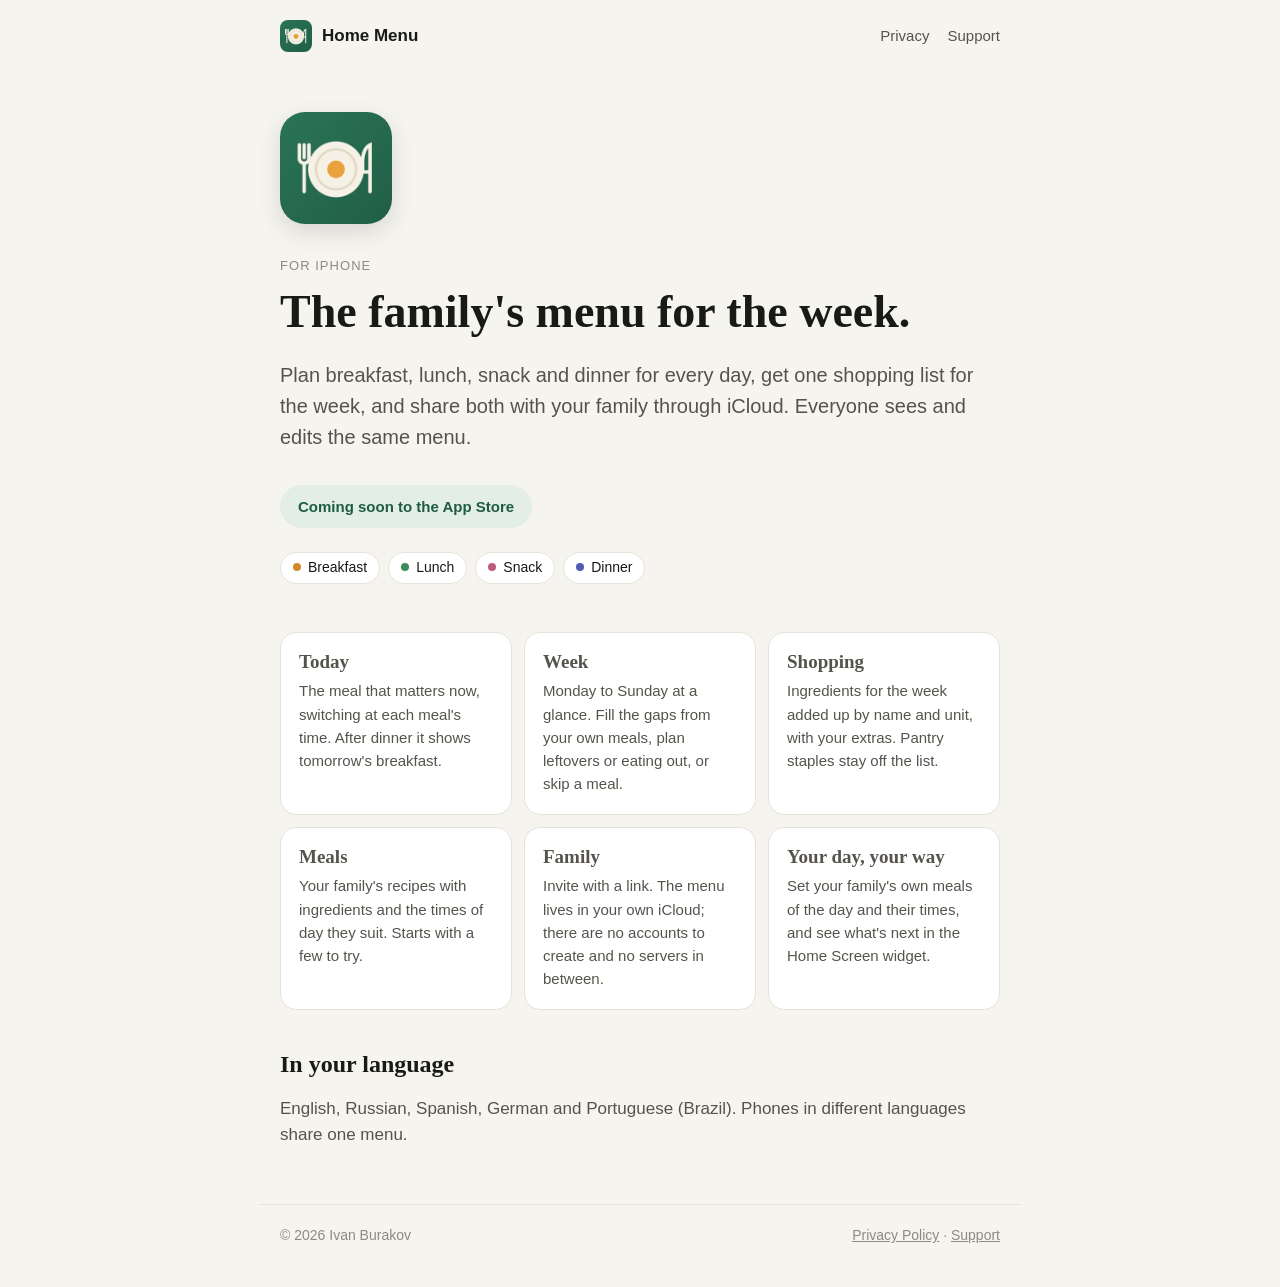
==== index.html @ 50f9256e "Home Menu website: app page, privacy policy and support Co-Authored-By: Claude Opus 5.5 <noreply@ant" ====
<!doctype html>
<html lang="en">
<head>
  <meta charset="utf-8">
  <meta name="viewport" content="width=device-width, initial-scale=1">
  <title>Home Menu – Family Planner</title>
  <meta name="description" content="Plan the family's meals for the week, get the shopping list, and share both with the family through iCloud.">
  <link rel="icon" href="icon.png">
  <link rel="apple-touch-icon" href="apple-touch-icon.png">
  <link rel="stylesheet" href="style.css">
</head>
<body>
  <header class="nav">
    <a class="brand" href="./"><img src="icon.png" alt="">Home Menu</a>
    <nav><a href="privacy.html">Privacy</a><a href="support.html">Support</a></nav>
  </header>

  <main>
    <section class="hero">
      <img class="icon" src="icon.png" alt="Home Menu app icon">
      <p class="eyebrow">For iPhone</p>
      <h1>The family's menu for the week.</h1>
      <p class="lead">Plan breakfast, lunch, snack and dinner for every day, get one shopping list for the week, and share both with your family through iCloud. Everyone sees and edits the same menu.</p>
      <span class="badge">Coming soon to the App Store</span>
      <ul class="slots" aria-label="Meals of the day">
        <li style="--c: var(--breakfast)">Breakfast</li>
        <li style="--c: var(--lunch)">Lunch</li>
        <li style="--c: var(--snack)">Snack</li>
        <li style="--c: var(--dinner)">Dinner</li>
      </ul>
    </section>

    <ul class="features">
      <li><h3>Today</h3><p>The meal that matters now, switching at each meal's time. After dinner it shows tomorrow's breakfast.</p></li>
      <li><h3>Week</h3><p>Monday to Sunday at a glance. Fill the gaps from your own meals, plan leftovers or eating out, or skip a meal.</p></li>
      <li><h3>Shopping</h3><p>Ingredients for the week added up by name and unit, with your extras. Pantry staples stay off the list.</p></li>
      <li><h3>Meals</h3><p>Your family's recipes with ingredients and the times of day they suit. Starts with a few to try.</p></li>
      <li><h3>Family</h3><p>Invite with a link. The menu lives in your own iCloud; there are no accounts to create and no servers in between.</p></li>
      <li><h3>Your day, your way</h3><p>Set your family's own meals of the day and their times, and see what's next in the Home Screen widget.</p></li>
    </ul>

    <h2>In your language</h2>
    <p>English, Russian, Spanish, German and Portuguese (Brazil). Phones in different languages share one menu.</p>
  </main>

  <footer>
    <span>© 2026 Ivan Burakov</span>
    <span><a href="privacy.html">Privacy Policy</a> · <a href="support.html">Support</a></span>
  </footer>
</body>
</html>
---- style.css ----
/* Colours follow the app (HomeMenu/Theme.swift). */
:root {
  color-scheme: light dark;
  --bg: #F6F4EF;
  --surface: #FFFFFF;
  --ink: #191915;
  --ink2: #55534C;
  --mut: #8D8A80;
  --line: #E6E2D9;
  --acc: #1F5C45;
  --acc-soft: #E3EEE7;
  --breakfast: #D08A2A;
  --lunch: #3C8C5C;
  --snack: #C25A7C;
  --dinner: #4F5BB5;
}
@media (prefers-color-scheme: dark) {
  :root {
    --bg: #121210;
    --surface: #1B1B18;
    --ink: #F1EFE9;
    --ink2: #C2BFB6;
    --mut: #8E8B82;
    --line: #2F2E29;
    --acc: #7CC79F;
    --acc-soft: #1E3227;
    --breakfast: #E7A54A;
    --lunch: #6CBF8C;
    --snack: #E07FA0;
    --dinner: #8D97E8;
  }
}

* { box-sizing: border-box; }
html { -webkit-text-size-adjust: 100%; }
body {
  margin: 0;
  background: var(--bg);
  color: var(--ink);
  font: 17px/1.55 -apple-system, BlinkMacSystemFont, "Segoe UI", Roboto, "Helvetica Neue", Arial, sans-serif;
}
main, header, footer { max-width: 760px; margin: 0 auto; padding: 0 20px; }
a { color: var(--acc); }
h1, h2, h3 { font-family: ui-serif, "New York", Georgia, serif; font-weight: 600; line-height: 1.2; }
h1 { font-size: clamp(32px, 6vw, 46px); margin: 0 0 12px; }
h2 { font-size: 24px; margin: 40px 0 10px; }
h3 { font-size: 19px; margin: 24px 0 6px; }
p, li { color: var(--ink2); }
.eyebrow { font-size: 13px; letter-spacing: .08em; text-transform: uppercase; color: var(--mut); margin: 0 0 8px; }

.nav { display: flex; align-items: center; justify-content: space-between; gap: 16px; padding-top: 20px; padding-bottom: 20px; }
.brand { display: flex; align-items: center; gap: 10px; color: var(--ink); text-decoration: none; font-weight: 600; }
.brand img { width: 32px; height: 32px; border-radius: 8px; }
.nav nav { display: flex; gap: 18px; font-size: 15px; }
.nav nav a { color: var(--ink2); text-decoration: none; }
.nav nav a:hover, .nav nav a[aria-current] { color: var(--acc); }

.hero { padding: 40px 0 8px; }
.hero .icon { width: 112px; height: 112px; border-radius: 25px; box-shadow: 0 8px 24px rgba(0,0,0,.12); margin-bottom: 24px; }
.lead { font-size: 20px; color: var(--ink2); max-width: 36em; }
.badge { display: inline-block; margin-top: 12px; padding: 10px 18px; border-radius: 999px; background: var(--acc-soft); color: var(--acc); font-weight: 600; font-size: 15px; }

.slots { display: flex; gap: 8px; flex-wrap: wrap; margin: 24px 0 0; padding: 0; list-style: none; }
.slots li { font-size: 14px; padding: 4px 12px; border-radius: 999px; border: 1px solid var(--line); background: var(--surface); color: var(--ink); }
.slots li::before { content: ""; display: inline-block; width: 8px; height: 8px; border-radius: 50%; margin-right: 7px; vertical-align: 1px; background: var(--c); }

.features { display: grid; grid-template-columns: repeat(auto-fit, minmax(220px, 1fr)); gap: 12px; margin: 40px 0 0; padding: 0; list-style: none; }
.features li { background: var(--surface); border: 1px solid var(--line); border-radius: 16px; padding: 18px; }
.features h3 { margin: 0 0 6px; }
.features p { margin: 0; font-size: 15px; }

.doc { padding: 24px 0 8px; }
.doc .updated { color: var(--mut); font-size: 15px; }
.card { background: var(--surface); border: 1px solid var(--line); border-radius: 16px; padding: 4px 20px; margin: 20px 0; }

footer { margin-top: 56px; padding-top: 20px; padding-bottom: 40px; border-top: 1px solid var(--line); font-size: 14px; color: var(--mut); display: flex; flex-wrap: wrap; gap: 8px 20px; justify-content: space-between; }
footer a { color: var(--mut); }
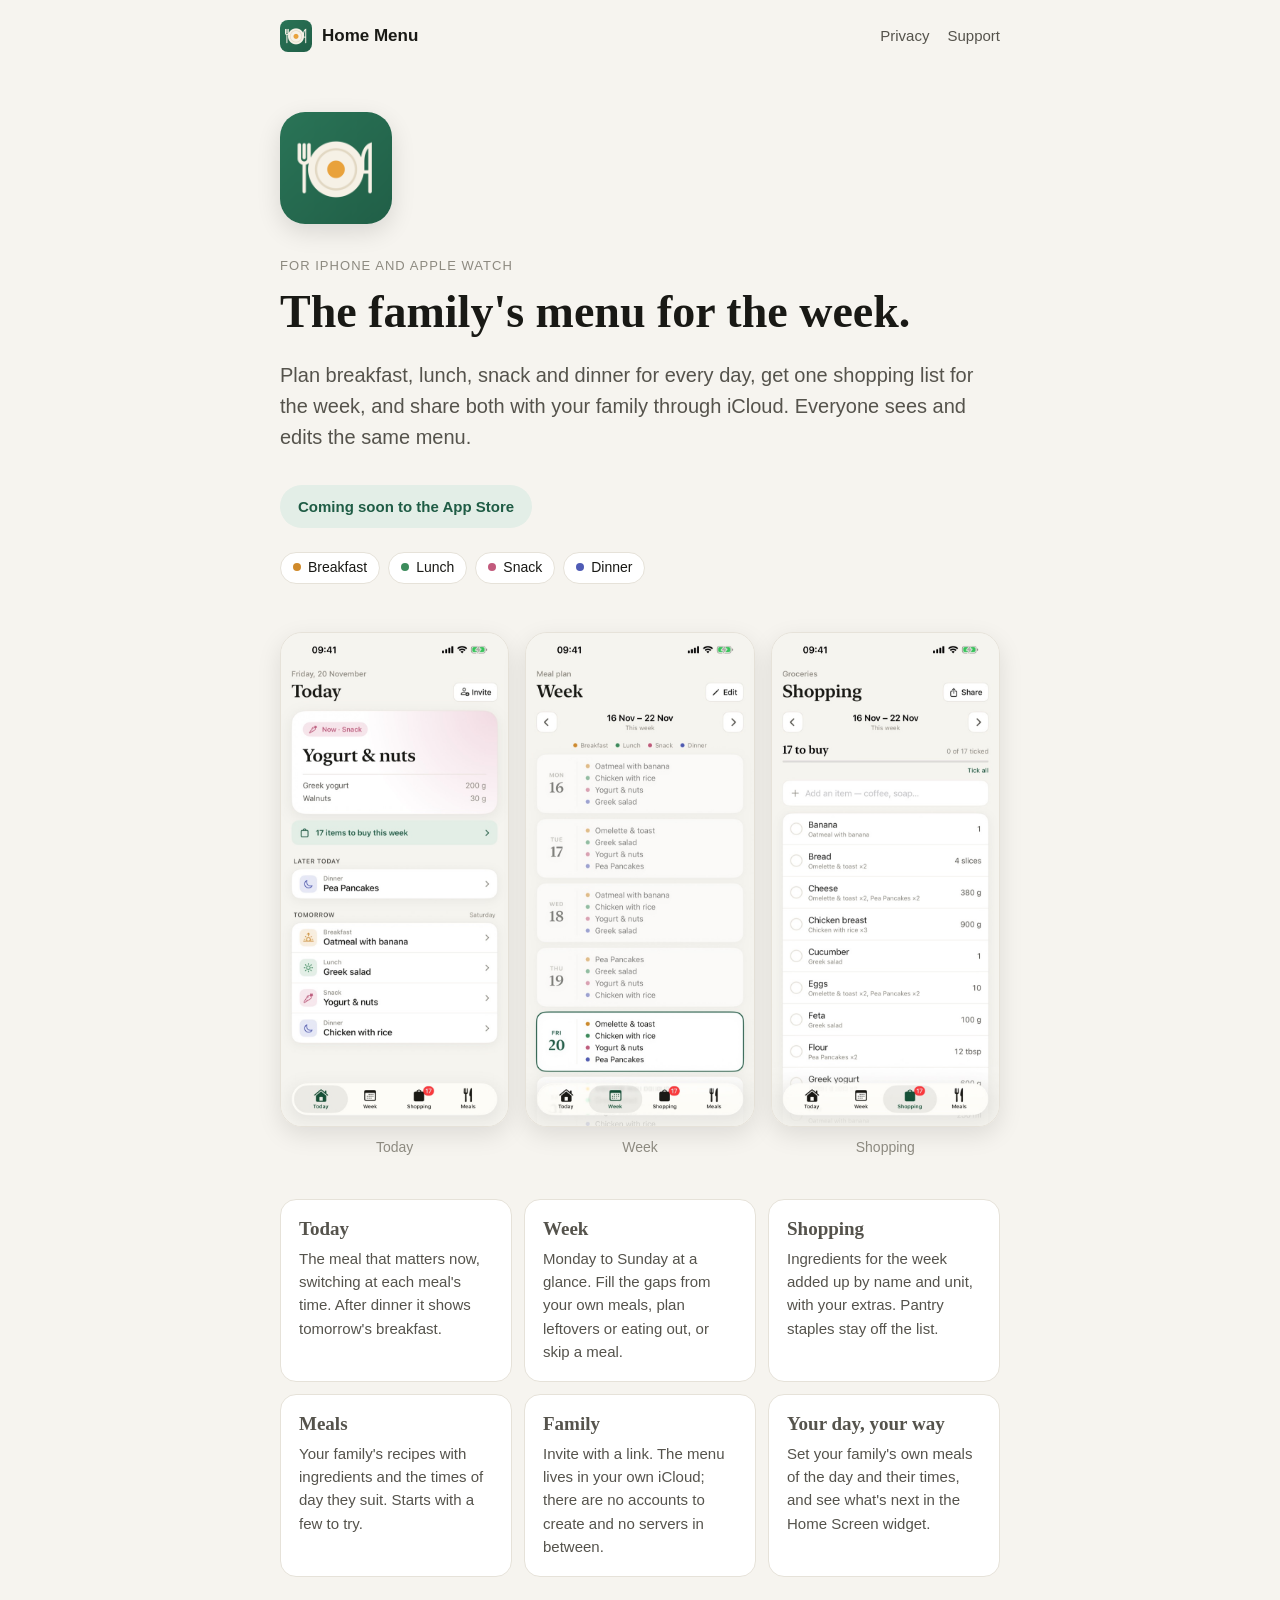
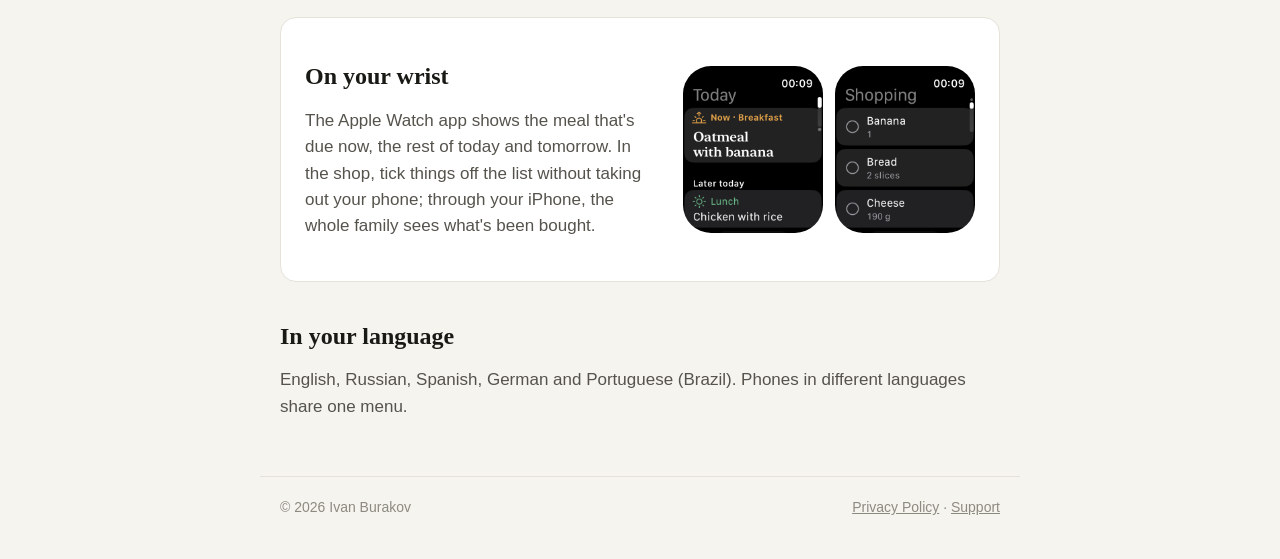
==== commit 238b66c3: "Add screenshots, the Apple Watch app and link previews Co-Authored-By: Claude Opus 5.5 <noreply@anth" ====
--- a/index.html
+++ b/index.html
@@ -7,6 +7,16 @@
   <meta name="description" content="Plan the family's meals for the week, get the shopping list, and share both with the family through iCloud.">
   <link rel="icon" href="icon.png">
   <link rel="apple-touch-icon" href="apple-touch-icon.png">
+  <meta name="apple-itunes-app" content="app-id=6836330784">
+  <meta property="og:type" content="website">
+  <meta property="og:url" content="https://frostib18.github.io/homemenu/">
+  <meta property="og:title" content="Home Menu – Family Planner">
+  <meta property="og:description" content="Plan the family's meals for the week, get one shopping list, and share both through iCloud. For iPhone and Apple Watch.">
+  <meta property="og:image" content="https://frostib18.github.io/homemenu/images/og.png">
+  <meta property="og:image:width" content="1200">
+  <meta property="og:image:height" content="630">
+  <meta property="og:image:alt" content="Home Menu app icon beside the Today screen on iPhone">
+  <meta name="twitter:card" content="summary_large_image">
   <link rel="stylesheet" href="style.css">
 </head>
 <body>
@@ -18,7 +28,7 @@
   <main>
     <section class="hero">
       <img class="icon" src="icon.png" alt="Home Menu app icon">
-      <p class="eyebrow">For iPhone</p>
+      <p class="eyebrow">For iPhone and Apple Watch</p>
       <h1>The family's menu for the week.</h1>
       <p class="lead">Plan breakfast, lunch, snack and dinner for every day, get one shopping list for the week, and share both with your family through iCloud. Everyone sees and edits the same menu.</p>
       <span class="badge">Coming soon to the App Store</span>
@@ -30,6 +40,12 @@
       </ul>
     </section>
 
+    <div class="shots" role="list" aria-label="Screenshots">
+      <figure role="listitem"><img src="images/iphone-today.jpg" width="640" height="1390" alt="Today: the snack that's due now, the rest of today and tomorrow's meals"><figcaption>Today</figcaption></figure>
+      <figure role="listitem"><img src="images/iphone-week.jpg" width="640" height="1390" alt="Week: each day's meals from Monday to Sunday" loading="lazy"><figcaption>Week</figcaption></figure>
+      <figure role="listitem"><img src="images/iphone-shopping.jpg" width="640" height="1390" alt="Shopping: the week's ingredients added up, with ticks" loading="lazy"><figcaption>Shopping</figcaption></figure>
+    </div>
+
     <ul class="features">
       <li><h3>Today</h3><p>The meal that matters now, switching at each meal's time. After dinner it shows tomorrow's breakfast.</p></li>
       <li><h3>Week</h3><p>Monday to Sunday at a glance. Fill the gaps from your own meals, plan leftovers or eating out, or skip a meal.</p></li>
@@ -38,6 +54,17 @@
       <li><h3>Family</h3><p>Invite with a link. The menu lives in your own iCloud; there are no accounts to create and no servers in between.</p></li>
       <li><h3>Your day, your way</h3><p>Set your family's own meals of the day and their times, and see what's next in the Home Screen widget.</p></li>
     </ul>
+
+    <section class="watch">
+      <div>
+        <h2>On your wrist</h2>
+        <p>The Apple Watch app shows the meal that's due now, the rest of today and tomorrow. In the shop, tick things off the list without taking out your phone; through your iPhone, the whole family sees what's been bought.</p>
+      </div>
+      <div class="watch-shots">
+        <img src="images/watch-today.png" width="416" height="496" alt="Apple Watch: today's breakfast and lunch" loading="lazy">
+        <img src="images/watch-shopping.png" width="416" height="496" alt="Apple Watch: the shopping list with ticks" loading="lazy">
+      </div>
+    </section>
 
     <h2>In your language</h2>
     <p>English, Russian, Spanish, German and Portuguese (Brazil). Phones in different languages share one menu.</p>
--- a/style.css
+++ b/style.css
@@ -75,3 +75,17 @@
 
 footer { margin-top: 56px; padding-top: 20px; padding-bottom: 40px; border-top: 1px solid var(--line); font-size: 14px; color: var(--mut); display: flex; flex-wrap: wrap; gap: 8px 20px; justify-content: space-between; }
 footer a { color: var(--mut); }
+
+.shots { display: grid; grid-template-columns: repeat(3, 1fr); gap: 16px; margin: 40px 0 0; }
+.shots figure { margin: 0; text-align: center; }
+.shots img { width: 100%; height: auto; display: block; border-radius: 22px; border: 1px solid var(--line); box-shadow: 0 8px 24px rgba(0,0,0,.10); }
+.shots figcaption { margin-top: 10px; font-size: 14px; color: var(--mut); }
+@media (max-width: 560px) {
+  .shots { grid-template-columns: repeat(3, 72%); overflow-x: auto; scroll-snap-type: x mandatory; padding-bottom: 8px; }
+  .shots figure { scroll-snap-align: start; }
+}
+
+.watch { display: grid; grid-template-columns: 1fr auto; gap: 24px; align-items: center; margin-top: 40px; background: var(--surface); border: 1px solid var(--line); border-radius: 16px; padding: 4px 24px 24px; }
+.watch-shots { display: flex; gap: 12px; padding-top: 20px; }
+.watch-shots img { width: 140px; height: auto; border-radius: 28px; background: #000; }
+@media (max-width: 640px) { .watch { grid-template-columns: 1fr; } .watch-shots img { width: calc(50% - 6px); max-width: 160px; } }
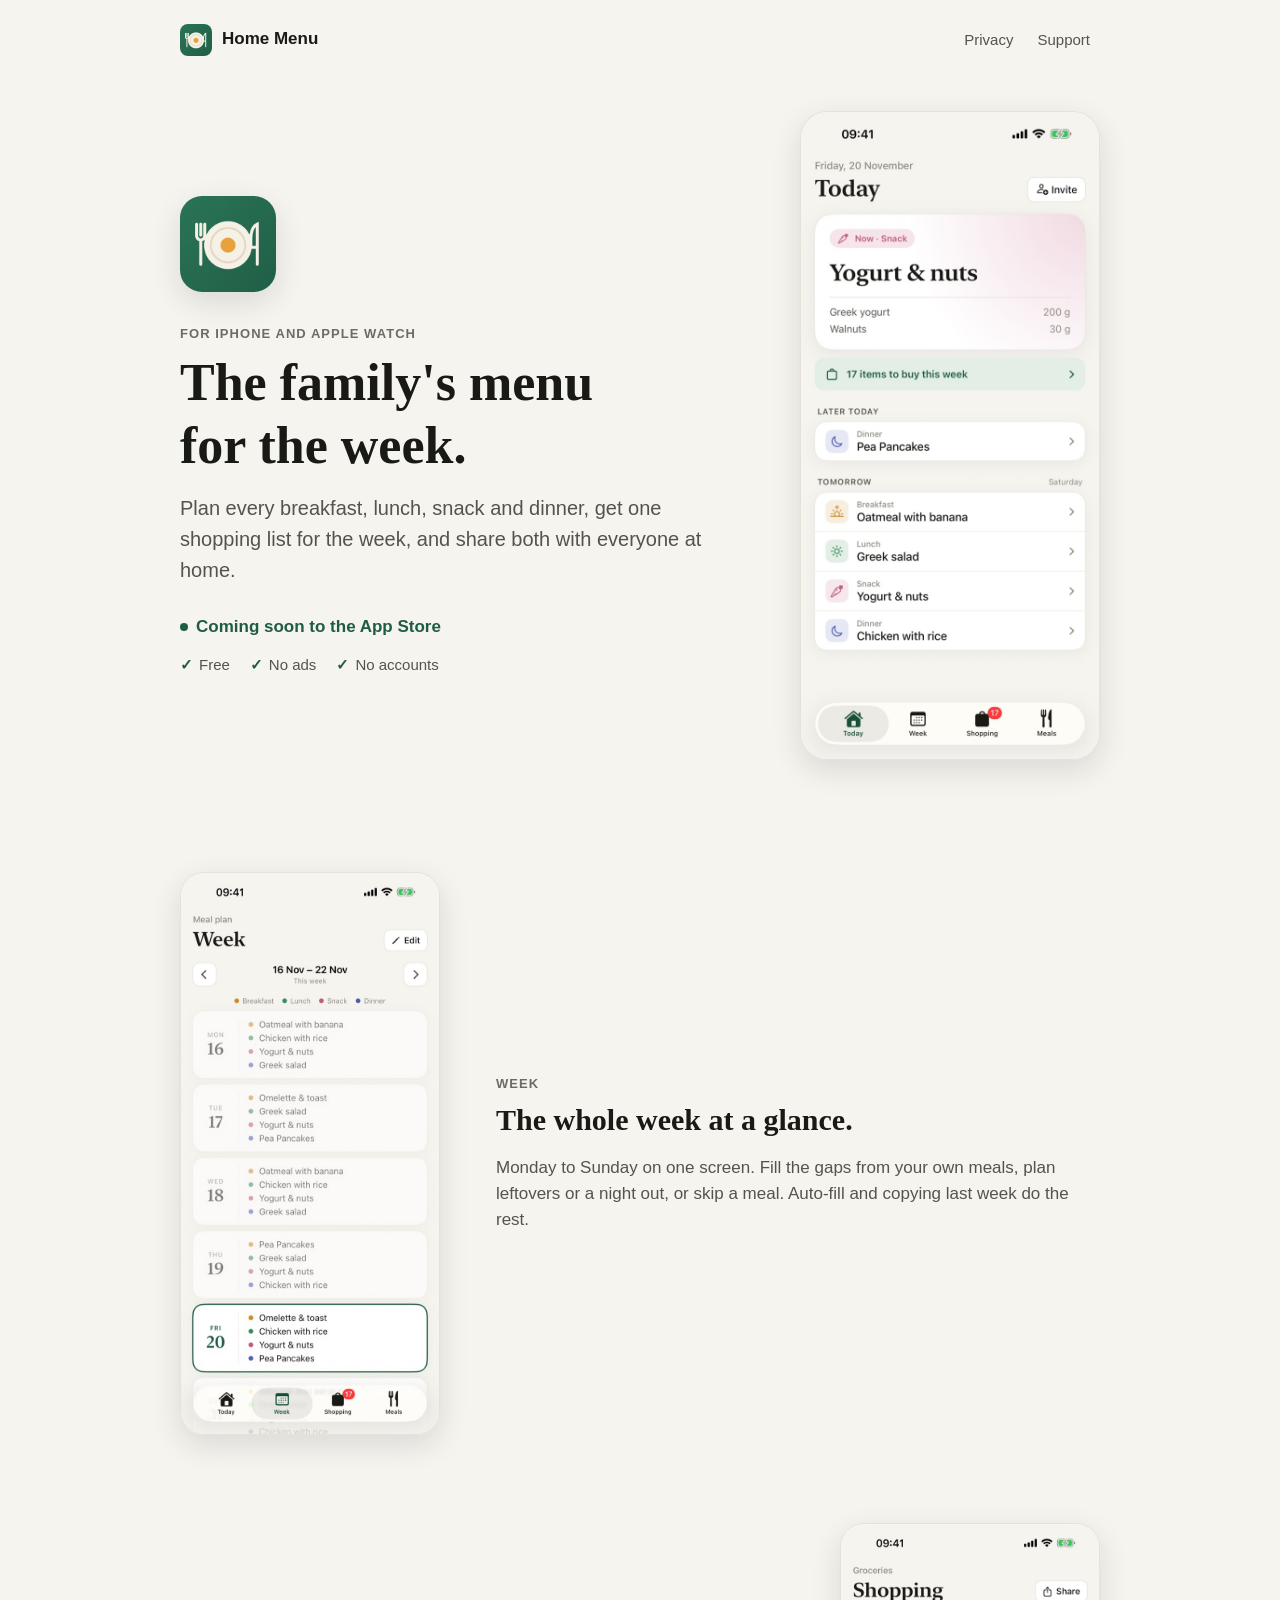
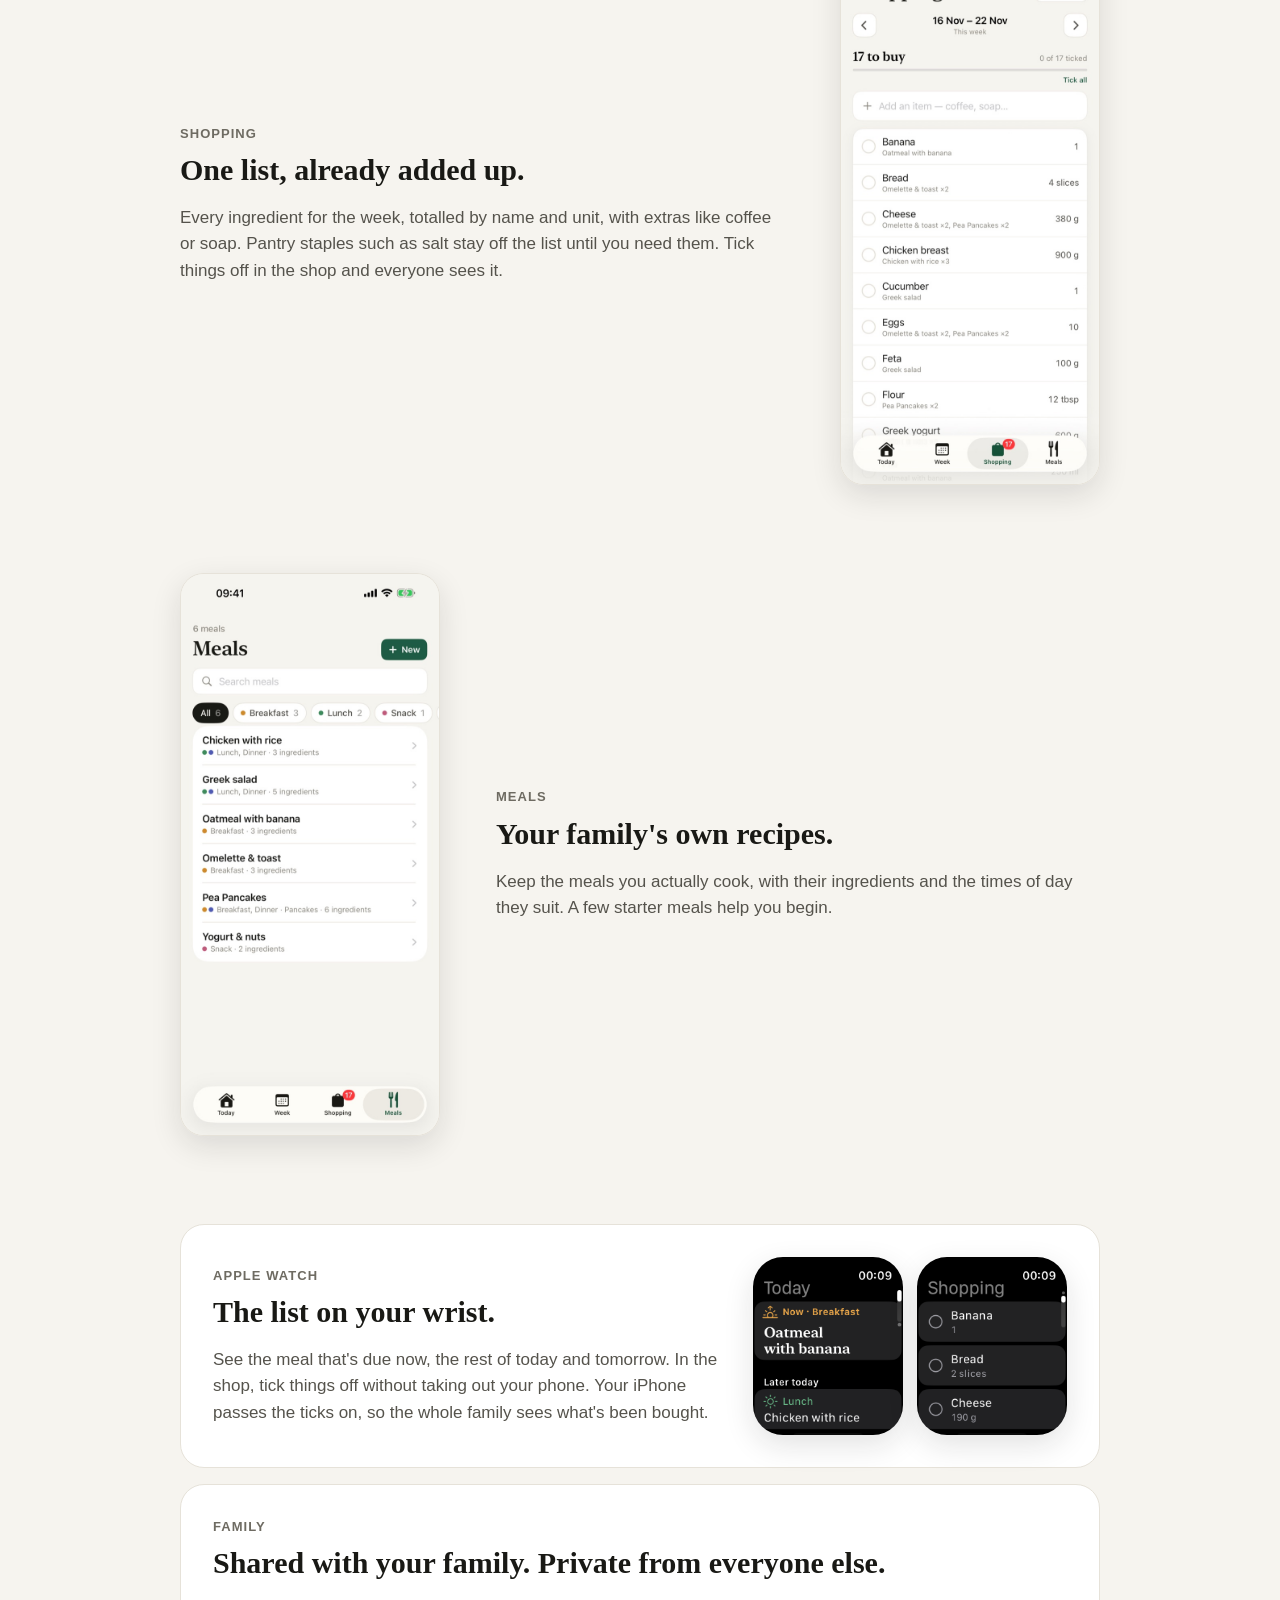
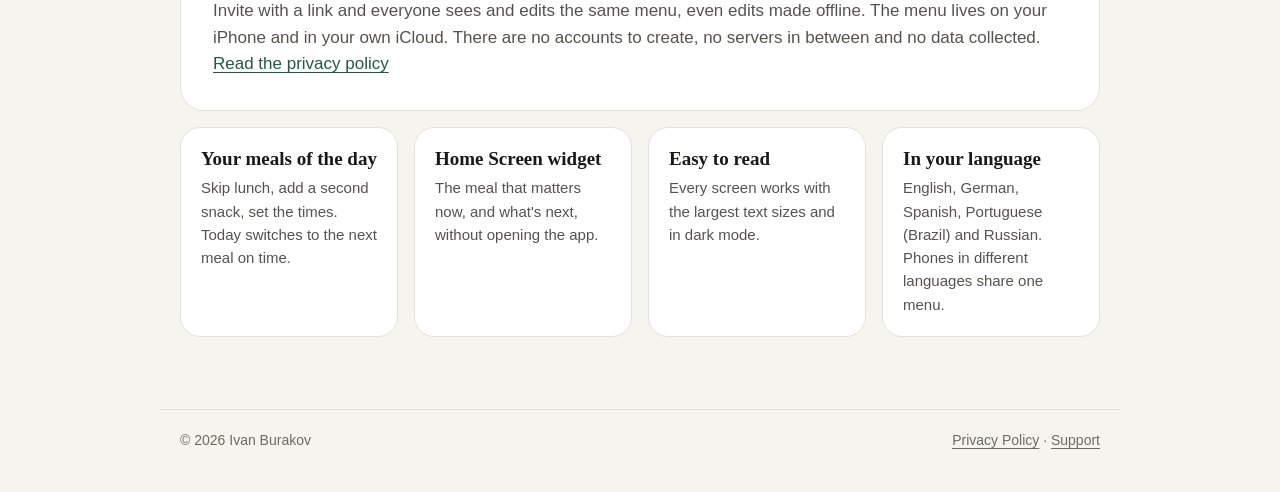
==== commit e2cfd4db: "Rework the app page around screenshots, and answer the empty watch question One screenshot per featu" ====
--- a/index.html
+++ b/index.html
@@ -4,7 +4,7 @@
   <meta charset="utf-8">
   <meta name="viewport" content="width=device-width, initial-scale=1">
   <title>Home Menu – Family Planner</title>
-  <meta name="description" content="Plan the family's meals for the week, get the shopping list, and share both with the family through iCloud.">
+  <meta name="description" content="Plan the family's meals for the week, get one shopping list, and share both through iCloud. Free, for iPhone and Apple Watch.">
   <link rel="icon" href="icon.png">
   <link rel="apple-touch-icon" href="apple-touch-icon.png">
   <meta name="apple-itunes-app" content="app-id=6836330784">
@@ -25,40 +25,63 @@
     <nav><a href="privacy.html">Privacy</a><a href="support.html">Support</a></nav>
   </header>
 
-  <main>
+  <main class="home">
     <section class="hero">
-      <img class="icon" src="icon.png" alt="Home Menu app icon">
-      <p class="eyebrow">For iPhone and Apple Watch</p>
-      <h1>The family's menu for the week.</h1>
-      <p class="lead">Plan breakfast, lunch, snack and dinner for every day, get one shopping list for the week, and share both with your family through iCloud. Everyone sees and edits the same menu.</p>
-      <span class="badge">Coming soon to the App Store</span>
-      <ul class="slots" aria-label="Meals of the day">
-        <li style="--c: var(--breakfast)">Breakfast</li>
-        <li style="--c: var(--lunch)">Lunch</li>
-        <li style="--c: var(--snack)">Snack</li>
-        <li style="--c: var(--dinner)">Dinner</li>
-      </ul>
+      <div class="hero-text">
+        <img class="icon" src="icon.png" width="96" height="96" alt="Home Menu app icon">
+        <p class="eyebrow">For iPhone and Apple Watch</p>
+        <h1>The family's menu for the week.</h1>
+        <p class="lead">Plan every breakfast, lunch, snack and dinner, get one shopping list for the week, and share both with everyone at home.</p>
+        <p class="status">Coming soon to the App Store</p>
+        <ul class="facts" aria-label="At a glance">
+          <li>Free</li>
+          <li>No ads</li>
+          <li>No accounts</li>
+        </ul>
+      </div>
+      <figure class="phone hero-phone">
+        <img src="images/iphone-today.jpg" width="640" height="1390" alt="The Today screen: the snack that's due now, the rest of today and tomorrow's meals">
+      </figure>
     </section>
 
-    <div class="shots" role="list" aria-label="Screenshots">
-      <figure role="listitem"><img src="images/iphone-today.jpg" width="640" height="1390" alt="Today: the snack that's due now, the rest of today and tomorrow's meals"><figcaption>Today</figcaption></figure>
-      <figure role="listitem"><img src="images/iphone-week.jpg" width="640" height="1390" alt="Week: each day's meals from Monday to Sunday" loading="lazy"><figcaption>Week</figcaption></figure>
-      <figure role="listitem"><img src="images/iphone-shopping.jpg" width="640" height="1390" alt="Shopping: the week's ingredients added up, with ticks" loading="lazy"><figcaption>Shopping</figcaption></figure>
-    </div>
+    <section class="row">
+      <figure class="phone">
+        <img src="images/iphone-week.jpg" width="640" height="1390" alt="The Week screen: each day's meals from Monday to Sunday" loading="lazy">
+      </figure>
+      <div>
+        <p class="eyebrow">Week</p>
+        <h2>The whole week at a glance.</h2>
+        <p>Monday to Sunday on one screen. Fill the gaps from your own meals, plan leftovers or a night out, or skip a meal. Auto-fill and copying last week do the rest.</p>
+      </div>
+    </section>
 
-    <ul class="features">
-      <li><h3>Today</h3><p>The meal that matters now, switching at each meal's time. After dinner it shows tomorrow's breakfast.</p></li>
-      <li><h3>Week</h3><p>Monday to Sunday at a glance. Fill the gaps from your own meals, plan leftovers or eating out, or skip a meal.</p></li>
-      <li><h3>Shopping</h3><p>Ingredients for the week added up by name and unit, with your extras. Pantry staples stay off the list.</p></li>
-      <li><h3>Meals</h3><p>Your family's recipes with ingredients and the times of day they suit. Starts with a few to try.</p></li>
-      <li><h3>Family</h3><p>Invite with a link. The menu lives in your own iCloud; there are no accounts to create and no servers in between.</p></li>
-      <li><h3>Your day, your way</h3><p>Set your family's own meals of the day and their times, and see what's next in the Home Screen widget.</p></li>
-    </ul>
+    <section class="row">
+      <figure class="phone">
+        <img src="images/iphone-shopping.jpg" width="640" height="1390" alt="The Shopping screen: the week's ingredients added up, each with a tick" loading="lazy">
+      </figure>
+      <div>
+        <p class="eyebrow">Shopping</p>
+        <h2>One list, already added up.</h2>
+        <p>Every ingredient for the week, totalled by name and unit, with extras like coffee or soap. Pantry staples such as salt stay off the list until you need them. Tick things off in the shop and everyone sees it.</p>
+      </div>
+    </section>
 
-    <section class="watch">
+    <section class="row">
+      <figure class="phone">
+        <img src="images/iphone-meals.jpg" width="640" height="1390" alt="The Meals screen: the family's meals, filtered by time of day" loading="lazy">
+      </figure>
       <div>
-        <h2>On your wrist</h2>
-        <p>The Apple Watch app shows the meal that's due now, the rest of today and tomorrow. In the shop, tick things off the list without taking out your phone; through your iPhone, the whole family sees what's been bought.</p>
+        <p class="eyebrow">Meals</p>
+        <h2>Your family's own recipes.</h2>
+        <p>Keep the meals you actually cook, with their ingredients and the times of day they suit. A few starter meals help you begin.</p>
+      </div>
+    </section>
+
+    <section class="panel watch">
+      <div>
+        <p class="eyebrow">Apple Watch</p>
+        <h2>The list on your wrist.</h2>
+        <p>See the meal that's due now, the rest of today and tomorrow. In the shop, tick things off without taking out your phone. Your iPhone passes the ticks on, so the whole family sees what's been bought.</p>
       </div>
       <div class="watch-shots">
         <img src="images/watch-today.png" width="416" height="496" alt="Apple Watch: today's breakfast and lunch" loading="lazy">
@@ -66,8 +89,18 @@
       </div>
     </section>
 
-    <h2>In your language</h2>
-    <p>English, Russian, Spanish, German and Portuguese (Brazil). Phones in different languages share one menu.</p>
+    <section class="panel">
+      <p class="eyebrow">Family</p>
+      <h2>Shared with your family. Private from everyone else.</h2>
+      <p>Invite with a link and everyone sees and edits the same menu, even edits made offline. The menu lives on your iPhone and in your own iCloud. There are no accounts to create, no servers in between and no data collected. <a href="privacy.html">Read the privacy policy</a></p>
+    </section>
+
+    <ul class="features">
+      <li><h3>Your meals of the day</h3><p>Skip lunch, add a second snack, set the times. Today switches to the next meal on time.</p></li>
+      <li><h3>Home Screen widget</h3><p>The meal that matters now, and what's next, without opening the app.</p></li>
+      <li><h3>Easy to read</h3><p>Every screen works with the largest text sizes and in dark mode.</p></li>
+      <li><h3>In your language</h3><p>English, German, Spanish, Portuguese (Brazil) and Russian. Phones in different languages share one menu.</p></li>
+    </ul>
   </main>
 
   <footer>
--- a/style.css
+++ b/style.css
@@ -1,18 +1,15 @@
-/* Colours follow the app (HomeMenu/Theme.swift). */
+/* Colours follow the app (HomeMenu/Theme.swift). --mut is darker than the app's so small text stays readable on the web (4.5:1). */
 :root {
   color-scheme: light dark;
   --bg: #F6F4EF;
   --surface: #FFFFFF;
   --ink: #191915;
   --ink2: #55534C;
-  --mut: #8D8A80;
+  --mut: #6E6B62;
   --line: #E6E2D9;
   --acc: #1F5C45;
   --acc-soft: #E3EEE7;
-  --breakfast: #D08A2A;
-  --lunch: #3C8C5C;
-  --snack: #C25A7C;
-  --dinner: #4F5BB5;
+  --shadow: 0 10px 30px rgba(25, 25, 21, .12);
 }
 @media (prefers-color-scheme: dark) {
   :root {
@@ -20,14 +17,11 @@
     --surface: #1B1B18;
     --ink: #F1EFE9;
     --ink2: #C2BFB6;
-    --mut: #8E8B82;
+    --mut: #9A978E;
     --line: #2F2E29;
     --acc: #7CC79F;
     --acc-soft: #1E3227;
-    --breakfast: #E7A54A;
-    --lunch: #6CBF8C;
-    --snack: #E07FA0;
-    --dinner: #8D97E8;
+    --shadow: 0 10px 30px rgba(0, 0, 0, .5);
   }
 }
 
@@ -40,52 +34,68 @@
   font: 17px/1.55 -apple-system, BlinkMacSystemFont, "Segoe UI", Roboto, "Helvetica Neue", Arial, sans-serif;
 }
 main, header, footer { max-width: 760px; margin: 0 auto; padding: 0 20px; }
-a { color: var(--acc); }
-h1, h2, h3 { font-family: ui-serif, "New York", Georgia, serif; font-weight: 600; line-height: 1.2; }
-h1 { font-size: clamp(32px, 6vw, 46px); margin: 0 0 12px; }
-h2 { font-size: 24px; margin: 40px 0 10px; }
+main.home { max-width: 960px; }
+a { color: var(--acc); text-underline-offset: 3px; }
+a:focus-visible { outline: 2px solid var(--acc); outline-offset: 3px; border-radius: 4px; }
+h1, h2, h3 { font-family: ui-serif, "New York", Georgia, serif; font-weight: 600; line-height: 1.2; color: var(--ink); text-wrap: balance; }
+h1 { font-size: clamp(34px, 6vw, 52px); margin: 0 0 16px; }
+h2 { font-size: clamp(24px, 3.4vw, 30px); margin: 0 0 12px; }
 h3 { font-size: 19px; margin: 24px 0 6px; }
 p, li { color: var(--ink2); }
-.eyebrow { font-size: 13px; letter-spacing: .08em; text-transform: uppercase; color: var(--mut); margin: 0 0 8px; }
+.eyebrow { font-size: 13px; font-weight: 600; letter-spacing: .08em; text-transform: uppercase; color: var(--mut); margin: 0 0 8px; }
 
 .nav { display: flex; align-items: center; justify-content: space-between; gap: 16px; padding-top: 20px; padding-bottom: 20px; }
+main.home ~ footer, .nav:has(+ main.home) { max-width: 960px; }
 .brand { display: flex; align-items: center; gap: 10px; color: var(--ink); text-decoration: none; font-weight: 600; }
 .brand img { width: 32px; height: 32px; border-radius: 8px; }
-.nav nav { display: flex; gap: 18px; font-size: 15px; }
-.nav nav a { color: var(--ink2); text-decoration: none; }
+.nav nav { display: flex; gap: 4px; font-size: 15px; }
+.nav nav a { color: var(--ink2); text-decoration: none; padding: 8px 10px; border-radius: 8px; }
 .nav nav a:hover, .nav nav a[aria-current] { color: var(--acc); }
 
-.hero { padding: 40px 0 8px; }
-.hero .icon { width: 112px; height: 112px; border-radius: 25px; box-shadow: 0 8px 24px rgba(0,0,0,.12); margin-bottom: 24px; }
-.lead { font-size: 20px; color: var(--ink2); max-width: 36em; }
-.badge { display: inline-block; margin-top: 12px; padding: 10px 18px; border-radius: 999px; background: var(--acc-soft); color: var(--acc); font-weight: 600; font-size: 15px; }
+/* Screenshots in a phone-like frame. */
+.phone { margin: 0; }
+.phone img { display: block; width: 100%; height: auto; border-radius: 9% / 4.2%; border: 1px solid var(--line); box-shadow: var(--shadow); }
 
-.slots { display: flex; gap: 8px; flex-wrap: wrap; margin: 24px 0 0; padding: 0; list-style: none; }
-.slots li { font-size: 14px; padding: 4px 12px; border-radius: 999px; border: 1px solid var(--line); background: var(--surface); color: var(--ink); }
-.slots li::before { content: ""; display: inline-block; width: 8px; height: 8px; border-radius: 50%; margin-right: 7px; vertical-align: 1px; background: var(--c); }
+.hero { display: grid; grid-template-columns: 1fr 300px; gap: 56px; align-items: center; padding: 32px 0 24px; }
+.hero .icon { width: 96px; height: 96px; border-radius: 22px; box-shadow: var(--shadow); margin-bottom: 24px; }
+.lead { font-size: 20px; max-width: 30em; margin: 0; }
+.status { display: inline-flex; align-items: center; gap: 8px; margin: 28px 0 0; font-weight: 600; color: var(--acc); }
+.status::before { content: ""; width: 8px; height: 8px; border-radius: 50%; background: var(--acc); }
+.facts { display: flex; flex-wrap: wrap; gap: 6px 20px; margin: 12px 0 0; padding: 0; list-style: none; font-size: 15px; }
+.facts li { display: flex; align-items: center; gap: 6px; }
+.facts li::before { content: "✓"; color: var(--acc); font-weight: 700; }
 
-.features { display: grid; grid-template-columns: repeat(auto-fit, minmax(220px, 1fr)); gap: 12px; margin: 40px 0 0; padding: 0; list-style: none; }
-.features li { background: var(--surface); border: 1px solid var(--line); border-radius: 16px; padding: 18px; }
+.row { display: grid; grid-template-columns: 260px 1fr; gap: 56px; align-items: center; margin-top: 88px; }
+.row:nth-of-type(odd) { grid-template-columns: 1fr 260px; }
+.row:nth-of-type(odd) .phone { order: 2; }
+.row p:last-child { margin-bottom: 0; }
+
+.panel { margin-top: 88px; background: var(--surface); border: 1px solid var(--line); border-radius: 24px; padding: 32px; }
+.panel p:last-child { margin-bottom: 0; }
+.watch { display: grid; grid-template-columns: 1fr auto; gap: 32px; align-items: center; }
+.watch-shots { display: flex; gap: 14px; }
+.watch-shots img { width: 150px; height: auto; border-radius: 30px; background: #000; box-shadow: var(--shadow); }
+.panel + .panel { margin-top: 16px; }
+
+.features { display: grid; grid-template-columns: repeat(auto-fit, minmax(200px, 1fr)); gap: 16px; margin: 16px 0 0; padding: 0; list-style: none; }
+.features li { background: var(--surface); border: 1px solid var(--line); border-radius: 20px; padding: 20px; }
 .features h3 { margin: 0 0 6px; }
 .features p { margin: 0; font-size: 15px; }
 
+@media (max-width: 720px) {
+  .hero { grid-template-columns: 1fr; gap: 40px; padding-top: 16px; }
+  .hero-phone { width: min(260px, 72%); margin: 0 auto; }
+  .row, .row:nth-of-type(odd) { grid-template-columns: 1fr; gap: 28px; margin-top: 64px; }
+  .row .phone, .row:nth-of-type(odd) .phone { order: 2; width: min(240px, 66%); margin: 0 auto; }
+  .panel { margin-top: 64px; padding: 24px 20px; border-radius: 20px; }
+  .watch { grid-template-columns: 1fr; gap: 24px; }
+  .watch-shots img { width: calc(50% - 7px); max-width: 170px; }
+}
+
 .doc { padding: 24px 0 8px; }
+.doc h2 { margin-top: 40px; }
 .doc .updated { color: var(--mut); font-size: 15px; }
 .card { background: var(--surface); border: 1px solid var(--line); border-radius: 16px; padding: 4px 20px; margin: 20px 0; }
 
-footer { margin-top: 56px; padding-top: 20px; padding-bottom: 40px; border-top: 1px solid var(--line); font-size: 14px; color: var(--mut); display: flex; flex-wrap: wrap; gap: 8px 20px; justify-content: space-between; }
+footer { margin-top: 72px; padding-top: 20px; padding-bottom: 40px; border-top: 1px solid var(--line); font-size: 14px; color: var(--mut); display: flex; flex-wrap: wrap; gap: 8px 20px; justify-content: space-between; }
 footer a { color: var(--mut); }
-
-.shots { display: grid; grid-template-columns: repeat(3, 1fr); gap: 16px; margin: 40px 0 0; }
-.shots figure { margin: 0; text-align: center; }
-.shots img { width: 100%; height: auto; display: block; border-radius: 22px; border: 1px solid var(--line); box-shadow: 0 8px 24px rgba(0,0,0,.10); }
-.shots figcaption { margin-top: 10px; font-size: 14px; color: var(--mut); }
-@media (max-width: 560px) {
-  .shots { grid-template-columns: repeat(3, 72%); overflow-x: auto; scroll-snap-type: x mandatory; padding-bottom: 8px; }
-  .shots figure { scroll-snap-align: start; }
-}
-
-.watch { display: grid; grid-template-columns: 1fr auto; gap: 24px; align-items: center; margin-top: 40px; background: var(--surface); border: 1px solid var(--line); border-radius: 16px; padding: 4px 24px 24px; }
-.watch-shots { display: flex; gap: 12px; padding-top: 20px; }
-.watch-shots img { width: 140px; height: auto; border-radius: 28px; background: #000; }
-@media (max-width: 640px) { .watch { grid-template-columns: 1fr; } .watch-shots img { width: calc(50% - 6px); max-width: 160px; } }
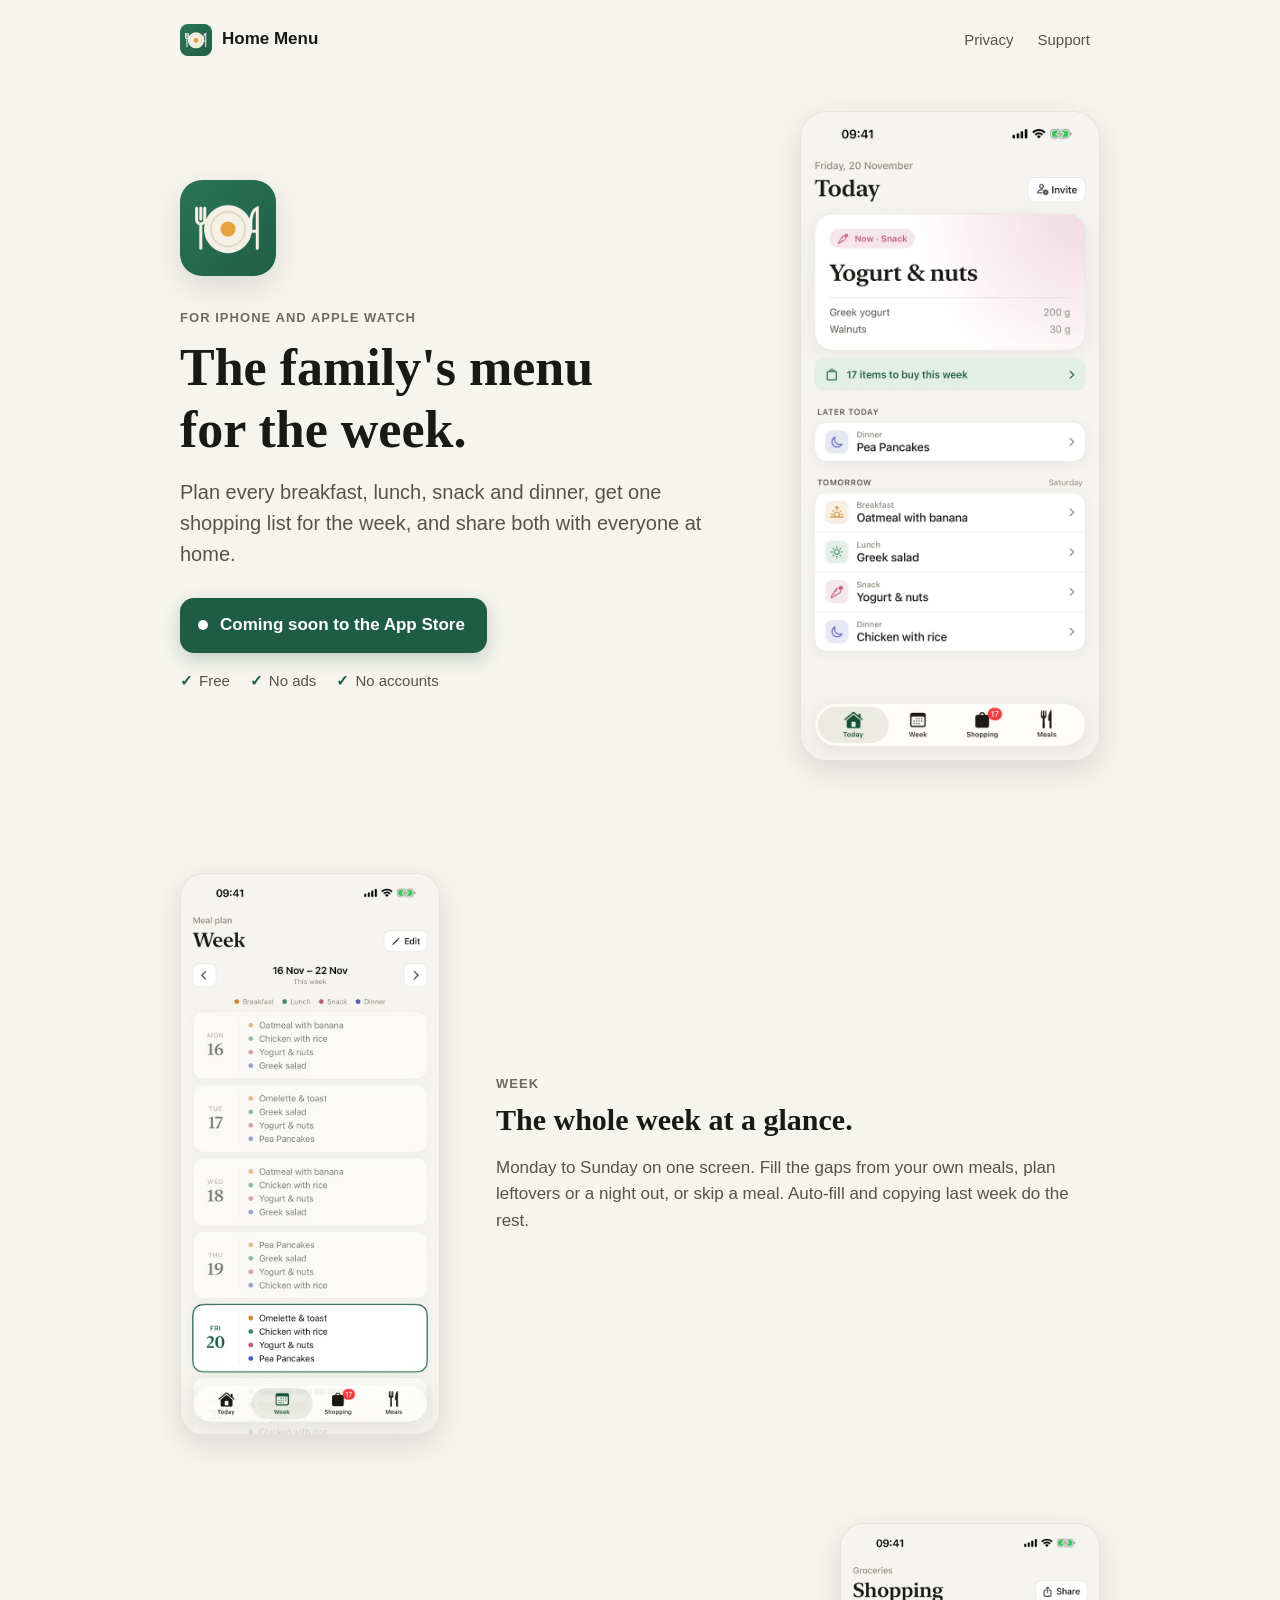
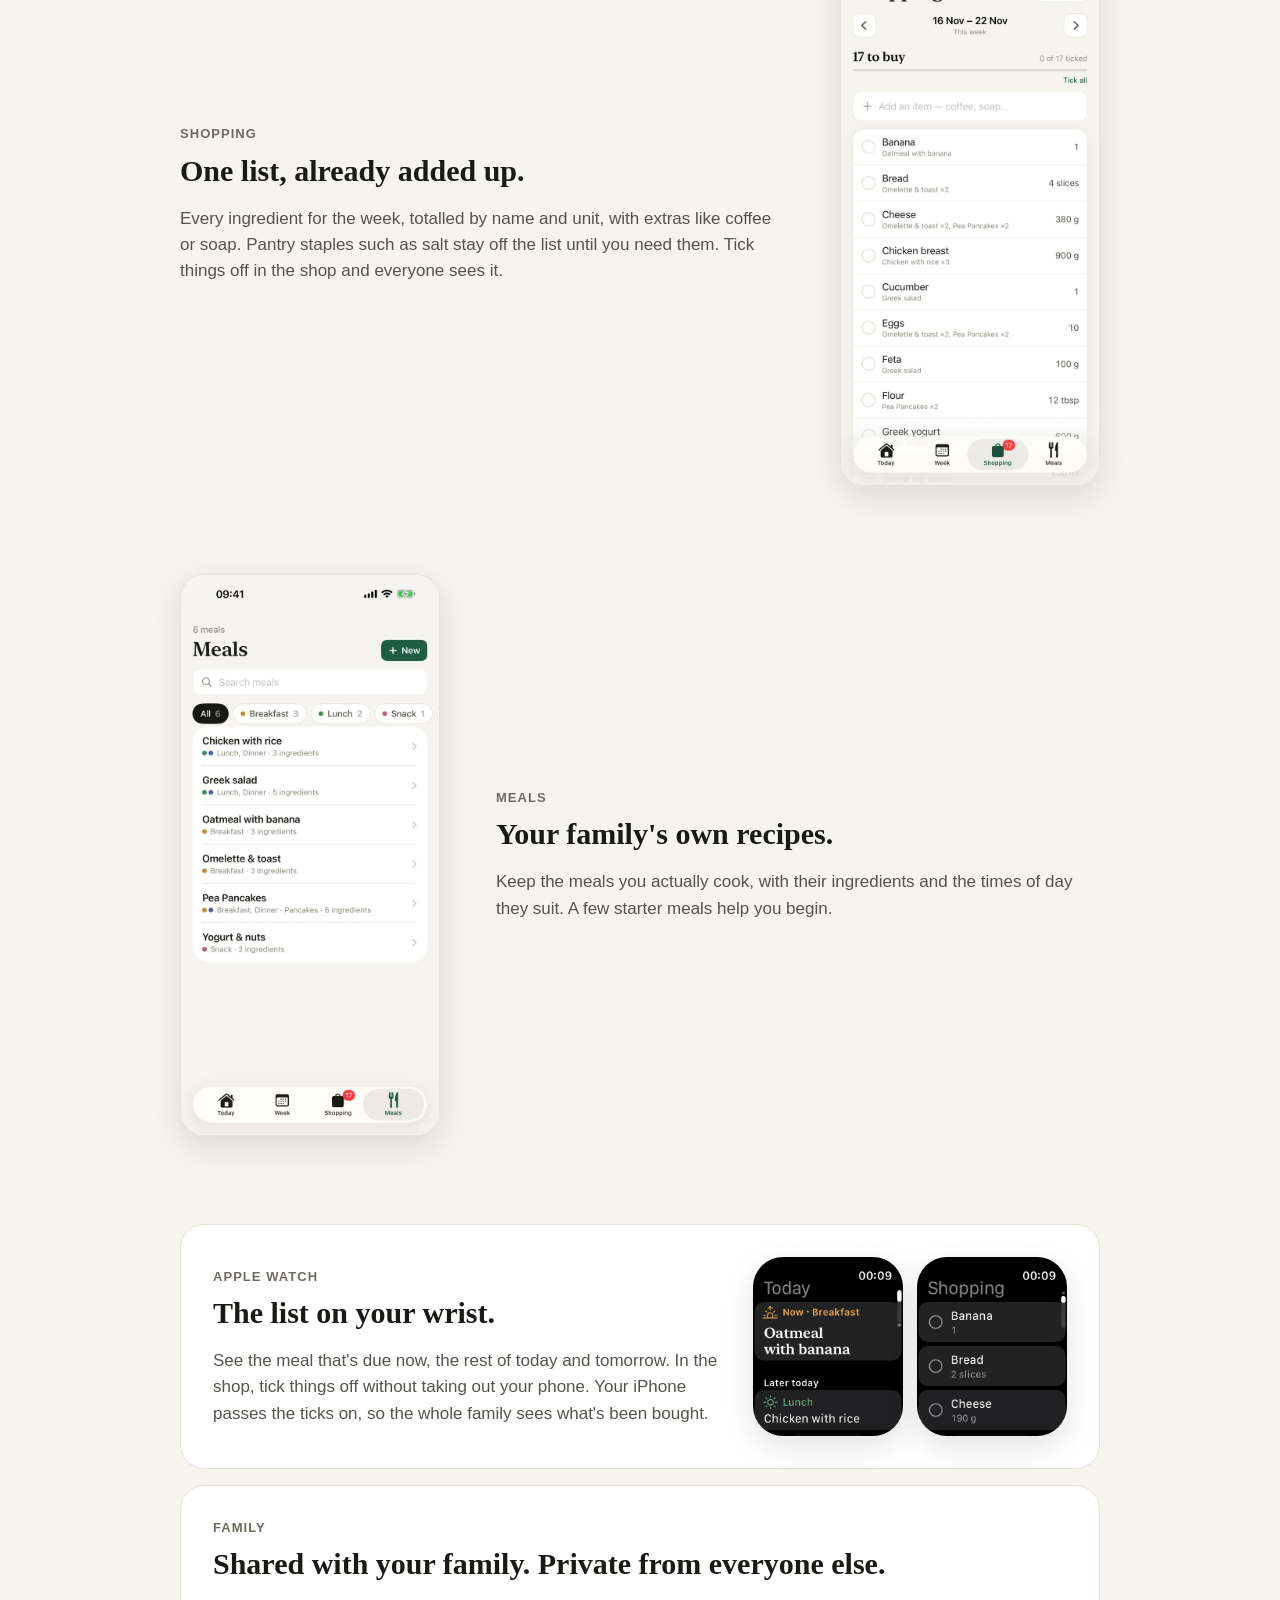
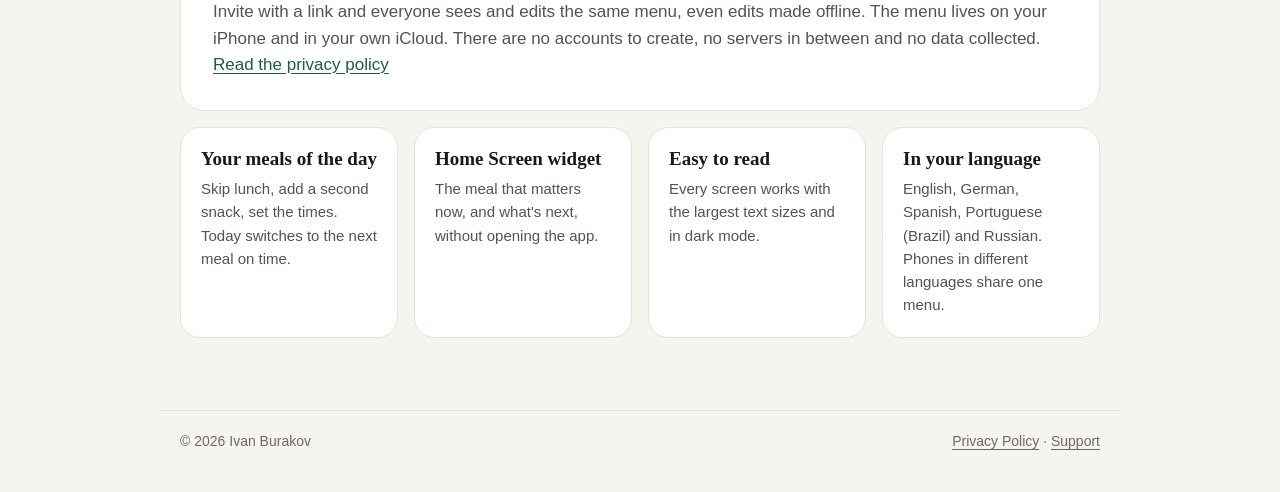
==== commit 6b5337cc: "Serve sharp screenshots on high-density screens and make the launch status stand out The iPhone scre" ====
--- a/index.html
+++ b/index.html
@@ -32,7 +32,7 @@
         <p class="eyebrow">For iPhone and Apple Watch</p>
         <h1>The family's menu for the week.</h1>
         <p class="lead">Plan every breakfast, lunch, snack and dinner, get one shopping list for the week, and share both with everyone at home.</p>
-        <p class="status">Coming soon to the App Store</p>
+        <p class="status"><span class="pulse" aria-hidden="true"></span>Coming soon to the App Store</p>
         <ul class="facts" aria-label="At a glance">
           <li>Free</li>
           <li>No ads</li>
@@ -40,13 +40,13 @@
         </ul>
       </div>
       <figure class="phone hero-phone">
-        <img src="images/iphone-today.jpg" width="640" height="1390" alt="The Today screen: the snack that's due now, the rest of today and tomorrow's meals">
+        <img src="images/iphone-today-660.webp" srcset="images/iphone-today-660.webp 660w, images/iphone-today-990.webp 990w, images/iphone-today-1320.webp 1320w" sizes="(max-width: 720px) min(260px, 72vw), 300px" width="1320" height="2868" alt="The Today screen: the snack that's due now, the rest of today and tomorrow's meals">
       </figure>
     </section>
 
     <section class="row">
       <figure class="phone">
-        <img src="images/iphone-week.jpg" width="640" height="1390" alt="The Week screen: each day's meals from Monday to Sunday" loading="lazy">
+        <img src="images/iphone-week-660.webp" srcset="images/iphone-week-660.webp 660w, images/iphone-week-990.webp 990w, images/iphone-week-1320.webp 1320w" sizes="(max-width: 720px) min(240px, 66vw), 260px" width="1320" height="2868" alt="The Week screen: each day's meals from Monday to Sunday" loading="lazy">
       </figure>
       <div>
         <p class="eyebrow">Week</p>
@@ -57,7 +57,7 @@
 
     <section class="row">
       <figure class="phone">
-        <img src="images/iphone-shopping.jpg" width="640" height="1390" alt="The Shopping screen: the week's ingredients added up, each with a tick" loading="lazy">
+        <img src="images/iphone-shopping-660.webp" srcset="images/iphone-shopping-660.webp 660w, images/iphone-shopping-990.webp 990w, images/iphone-shopping-1320.webp 1320w" sizes="(max-width: 720px) min(240px, 66vw), 260px" width="1320" height="2868" alt="The Shopping screen: the week's ingredients added up, each with a tick" loading="lazy">
       </figure>
       <div>
         <p class="eyebrow">Shopping</p>
@@ -68,7 +68,7 @@
 
     <section class="row">
       <figure class="phone">
-        <img src="images/iphone-meals.jpg" width="640" height="1390" alt="The Meals screen: the family's meals, filtered by time of day" loading="lazy">
+        <img src="images/iphone-meals-660.webp" srcset="images/iphone-meals-660.webp 660w, images/iphone-meals-990.webp 990w, images/iphone-meals-1320.webp 1320w" sizes="(max-width: 720px) min(240px, 66vw), 260px" width="1320" height="2868" alt="The Meals screen: the family's meals, filtered by time of day" loading="lazy">
       </figure>
       <div>
         <p class="eyebrow">Meals</p>
--- a/style.css
+++ b/style.css
@@ -9,6 +9,7 @@
   --line: #E6E2D9;
   --acc: #1F5C45;
   --acc-soft: #E3EEE7;
+  --on-acc: #FFFFFF;
   --shadow: 0 10px 30px rgba(25, 25, 21, .12);
 }
 @media (prefers-color-scheme: dark) {
@@ -21,6 +22,7 @@
     --line: #2F2E29;
     --acc: #7CC79F;
     --acc-soft: #1E3227;
+    --on-acc: #0F1F17;
     --shadow: 0 10px 30px rgba(0, 0, 0, .5);
   }
 }
@@ -59,9 +61,13 @@
 .hero { display: grid; grid-template-columns: 1fr 300px; gap: 56px; align-items: center; padding: 32px 0 24px; }
 .hero .icon { width: 96px; height: 96px; border-radius: 22px; box-shadow: var(--shadow); margin-bottom: 24px; }
 .lead { font-size: 20px; max-width: 30em; margin: 0; }
-.status { display: inline-flex; align-items: center; gap: 8px; margin: 28px 0 0; font-weight: 600; color: var(--acc); }
-.status::before { content: ""; width: 8px; height: 8px; border-radius: 50%; background: var(--acc); }
-.facts { display: flex; flex-wrap: wrap; gap: 6px 20px; margin: 12px 0 0; padding: 0; list-style: none; font-size: 15px; }
+/* The one filled element on the page until the App Store badge replaces it. Not a link, so no hover. */
+.status { display: inline-flex; align-items: center; gap: 12px; margin: 28px 0 0; padding: 14px 22px 14px 18px; border-radius: 14px; background: var(--acc); color: var(--on-acc); font-size: 17px; font-weight: 600; box-shadow: 0 6px 18px rgba(31, 92, 69, .25); }
+.pulse { position: relative; width: 10px; height: 10px; border-radius: 50%; background: currentColor; flex: none; }
+.pulse::after { content: ""; position: absolute; inset: -5px; border-radius: 50%; border: 2px solid currentColor; opacity: 0; animation: pulse 2.4s ease-out infinite; }
+@keyframes pulse { 0% { transform: scale(.5); opacity: .7; } 100% { transform: scale(1.4); opacity: 0; } }
+@media (prefers-reduced-motion: reduce) { .pulse::after { animation: none; } }
+.facts { display: flex; flex-wrap: wrap; gap: 6px 20px; margin: 16px 0 0; padding: 0; list-style: none; font-size: 15px; }
 .facts li { display: flex; align-items: center; gap: 6px; }
 .facts li::before { content: "✓"; color: var(--acc); font-weight: 700; }
 
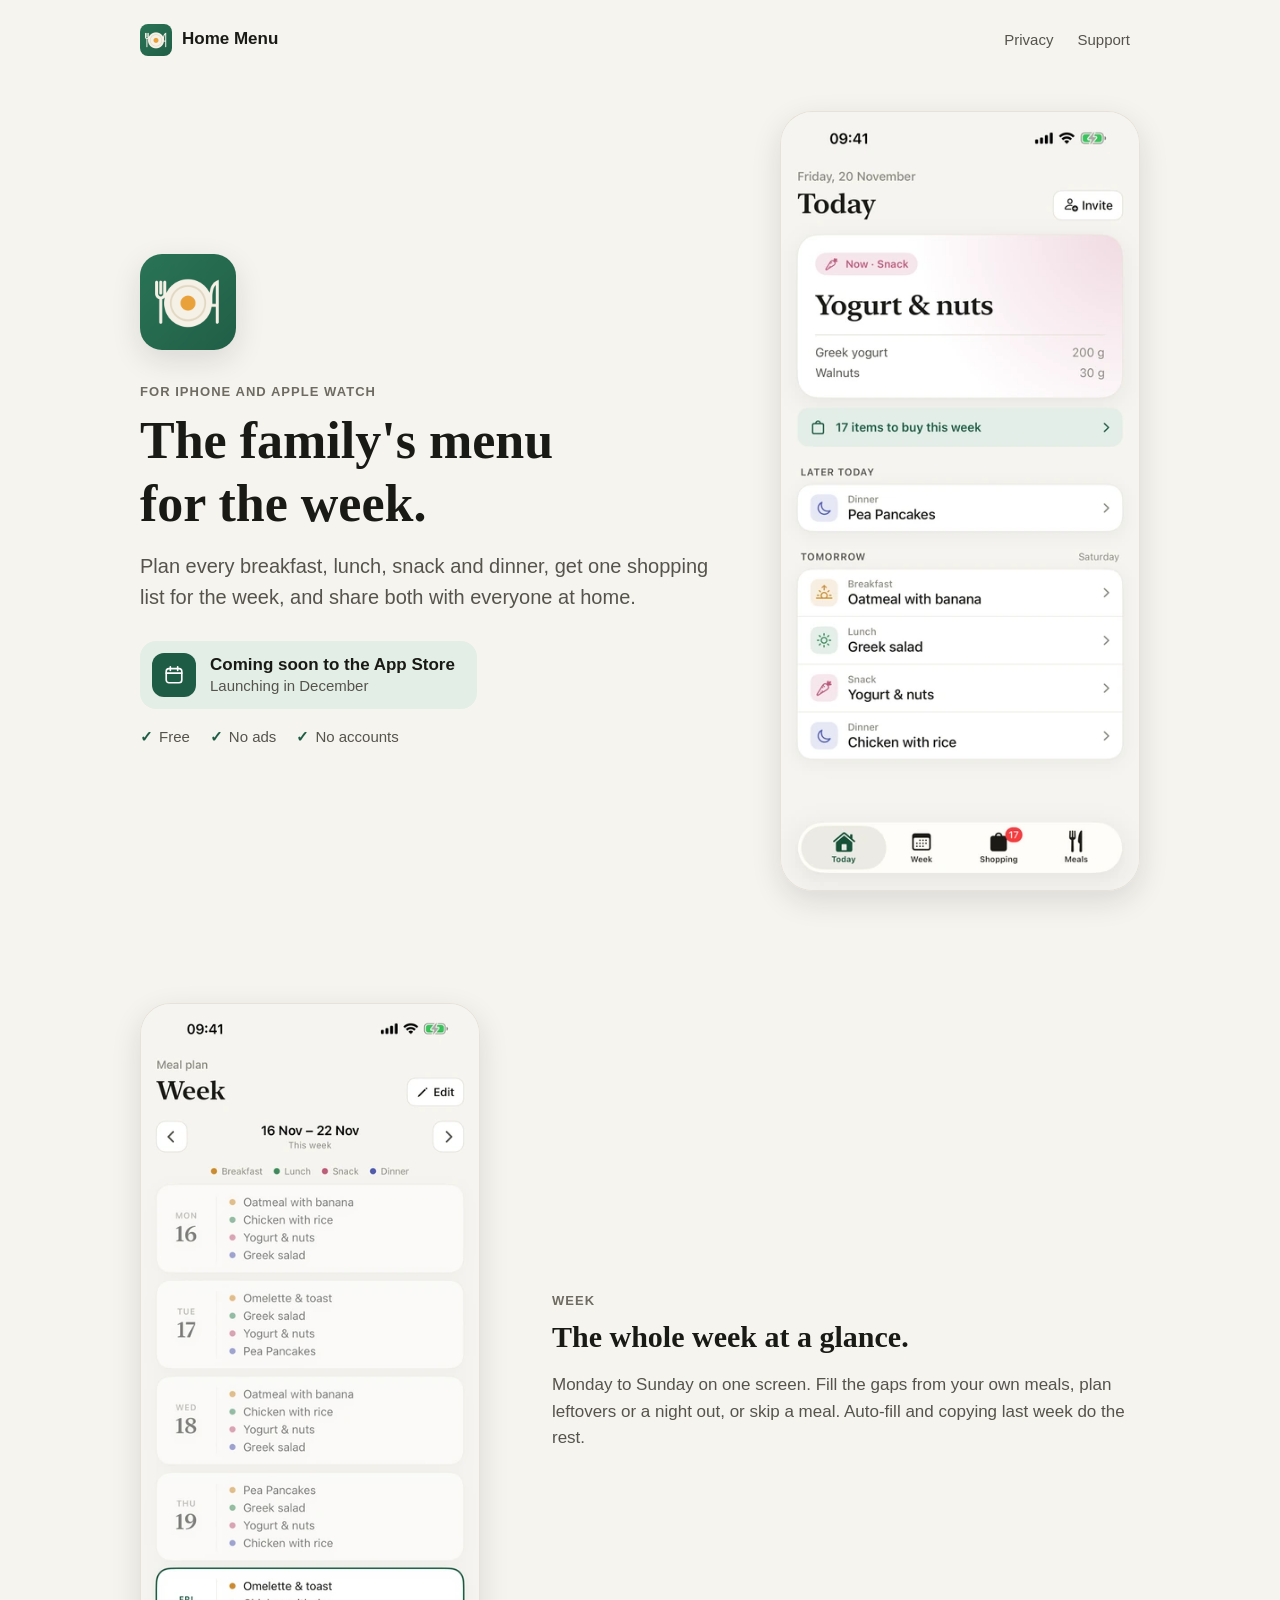
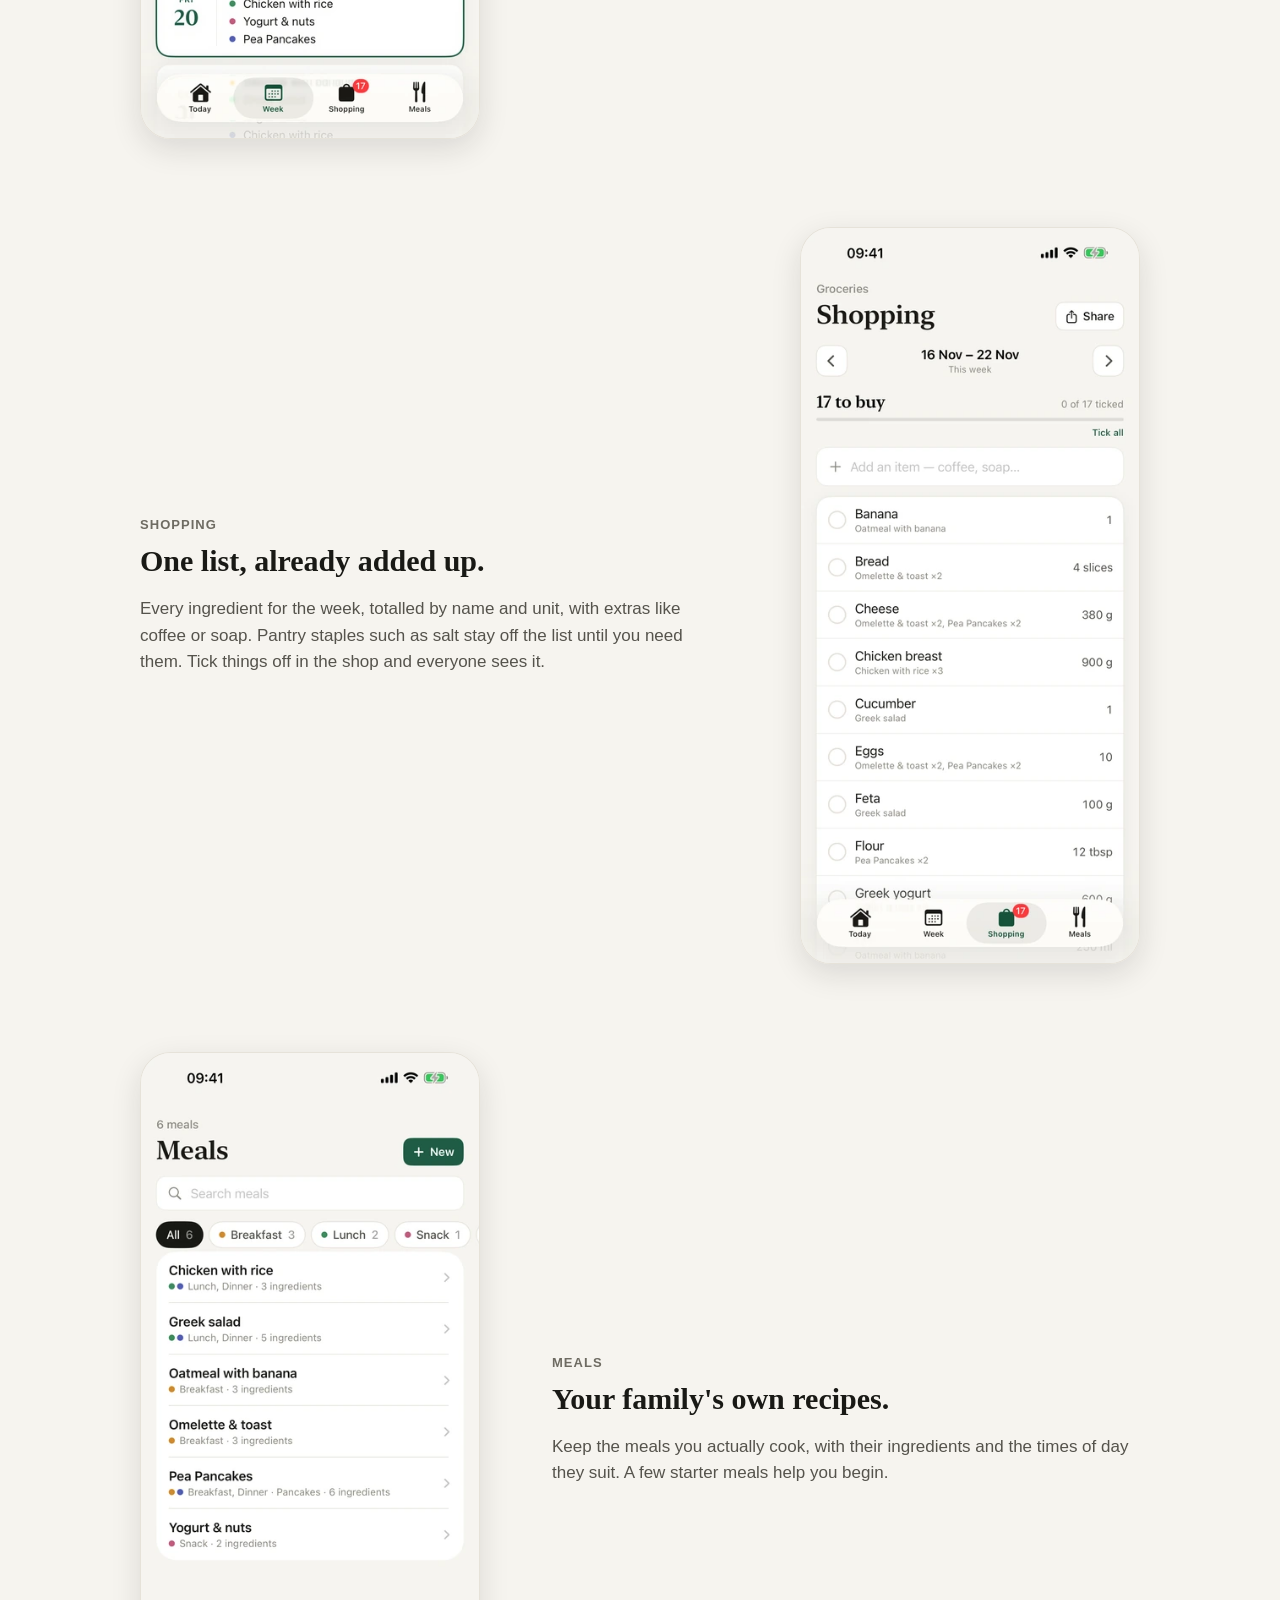
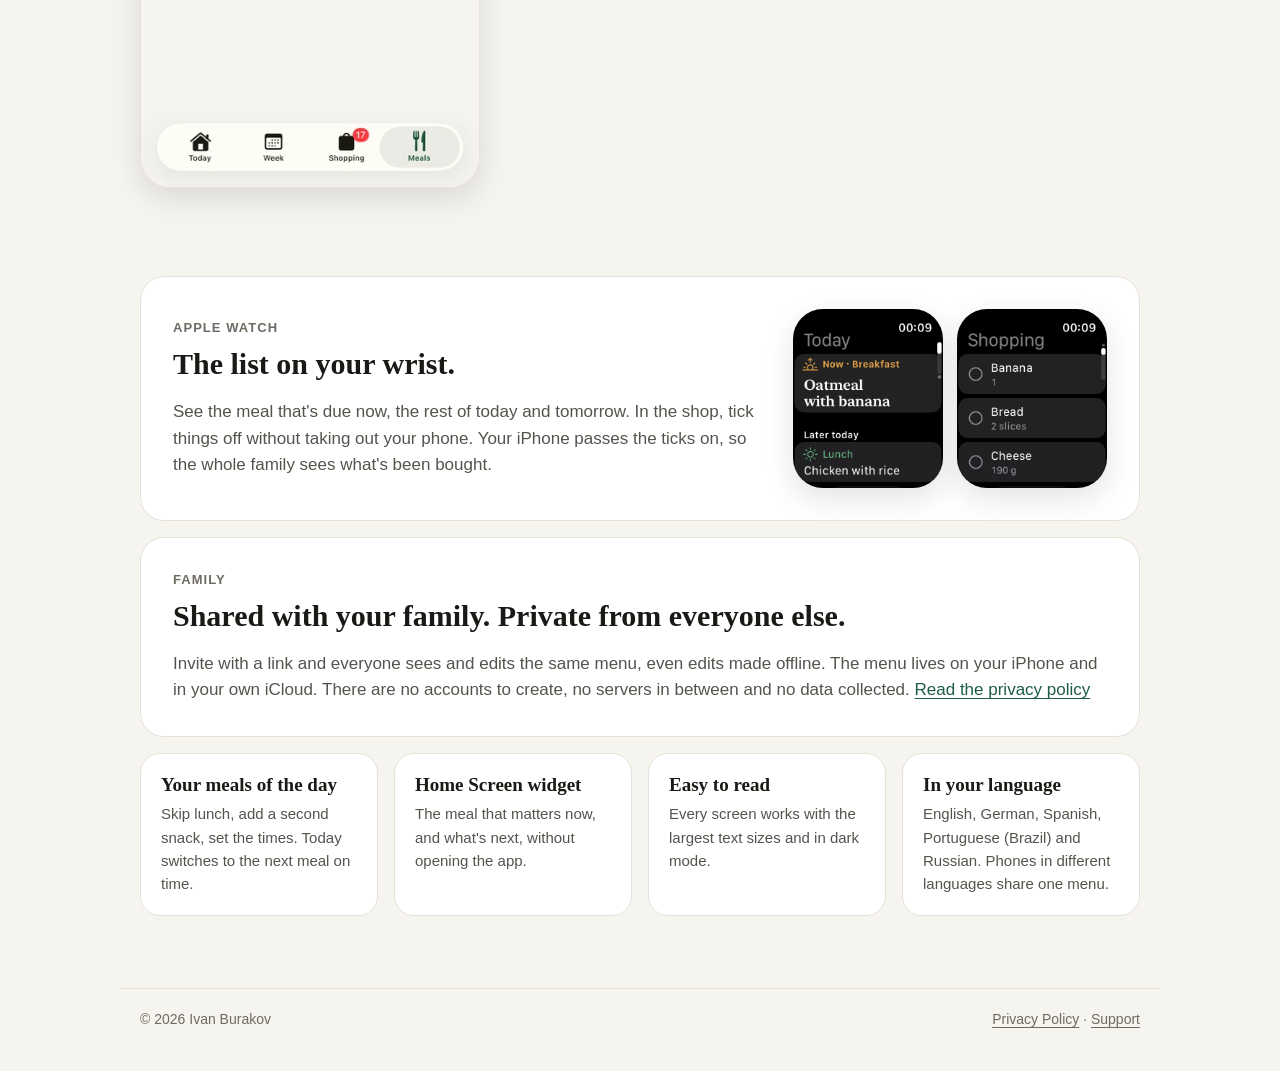
==== commit bb7a145e: "Show screenshots larger and sharp at any density, and the launch as a notice At 260-300 px the app's" ====
--- a/index.html
+++ b/index.html
@@ -32,7 +32,10 @@
         <p class="eyebrow">For iPhone and Apple Watch</p>
         <h1>The family's menu for the week.</h1>
         <p class="lead">Plan every breakfast, lunch, snack and dinner, get one shopping list for the week, and share both with everyone at home.</p>
-        <p class="status"><span class="pulse" aria-hidden="true"></span>Coming soon to the App Store</p>
+        <p class="launch">
+          <span class="launch-icon" aria-hidden="true"><svg viewBox="0 0 24 24" width="22" height="22" fill="none" stroke="currentColor" stroke-width="1.8" stroke-linecap="round" stroke-linejoin="round"><rect x="3.5" y="5" width="17" height="15.5" rx="3"/><path d="M3.5 10h17M8 3v4M16 3v4"/></svg></span>
+          <span><strong>Coming soon to the App Store</strong><span>Launching in December</span></span>
+        </p>
         <ul class="facts" aria-label="At a glance">
           <li>Free</li>
           <li>No ads</li>
@@ -40,13 +43,13 @@
         </ul>
       </div>
       <figure class="phone hero-phone">
-        <img src="images/iphone-today-660.webp" srcset="images/iphone-today-660.webp 660w, images/iphone-today-990.webp 990w, images/iphone-today-1320.webp 1320w" sizes="(max-width: 720px) min(260px, 72vw), 300px" width="1320" height="2868" alt="The Today screen: the snack that's due now, the rest of today and tomorrow's meals">
+        <img src="images/iphone-today-720.webp" srcset="images/iphone-today-400.webp 400w, images/iphone-today-540.webp 540w, images/iphone-today-720.webp 720w, images/iphone-today-1080.webp 1080w, images/iphone-today-1320.webp 1320w" sizes="(max-width: 720px) min(260px, 72vw), 360px" width="1320" height="2868" alt="The Today screen: the snack that's due now, the rest of today and tomorrow's meals">
       </figure>
     </section>
 
     <section class="row">
       <figure class="phone">
-        <img src="images/iphone-week-660.webp" srcset="images/iphone-week-660.webp 660w, images/iphone-week-990.webp 990w, images/iphone-week-1320.webp 1320w" sizes="(max-width: 720px) min(240px, 66vw), 260px" width="1320" height="2868" alt="The Week screen: each day's meals from Monday to Sunday" loading="lazy">
+        <img src="images/iphone-week-720.webp" srcset="images/iphone-week-400.webp 400w, images/iphone-week-540.webp 540w, images/iphone-week-720.webp 720w, images/iphone-week-1080.webp 1080w, images/iphone-week-1320.webp 1320w" sizes="(max-width: 720px) min(240px, 66vw), 340px" width="1320" height="2868" alt="The Week screen: each day's meals from Monday to Sunday" loading="lazy">
       </figure>
       <div>
         <p class="eyebrow">Week</p>
@@ -57,7 +60,7 @@
 
     <section class="row">
       <figure class="phone">
-        <img src="images/iphone-shopping-660.webp" srcset="images/iphone-shopping-660.webp 660w, images/iphone-shopping-990.webp 990w, images/iphone-shopping-1320.webp 1320w" sizes="(max-width: 720px) min(240px, 66vw), 260px" width="1320" height="2868" alt="The Shopping screen: the week's ingredients added up, each with a tick" loading="lazy">
+        <img src="images/iphone-shopping-720.webp" srcset="images/iphone-shopping-400.webp 400w, images/iphone-shopping-540.webp 540w, images/iphone-shopping-720.webp 720w, images/iphone-shopping-1080.webp 1080w, images/iphone-shopping-1320.webp 1320w" sizes="(max-width: 720px) min(240px, 66vw), 340px" width="1320" height="2868" alt="The Shopping screen: the week's ingredients added up, each with a tick" loading="lazy">
       </figure>
       <div>
         <p class="eyebrow">Shopping</p>
@@ -68,7 +71,7 @@
 
     <section class="row">
       <figure class="phone">
-        <img src="images/iphone-meals-660.webp" srcset="images/iphone-meals-660.webp 660w, images/iphone-meals-990.webp 990w, images/iphone-meals-1320.webp 1320w" sizes="(max-width: 720px) min(240px, 66vw), 260px" width="1320" height="2868" alt="The Meals screen: the family's meals, filtered by time of day" loading="lazy">
+        <img src="images/iphone-meals-720.webp" srcset="images/iphone-meals-400.webp 400w, images/iphone-meals-540.webp 540w, images/iphone-meals-720.webp 720w, images/iphone-meals-1080.webp 1080w, images/iphone-meals-1320.webp 1320w" sizes="(max-width: 720px) min(240px, 66vw), 340px" width="1320" height="2868" alt="The Meals screen: the family's meals, filtered by time of day" loading="lazy">
       </figure>
       <div>
         <p class="eyebrow">Meals</p>
--- a/style.css
+++ b/style.css
@@ -36,7 +36,7 @@
   font: 17px/1.55 -apple-system, BlinkMacSystemFont, "Segoe UI", Roboto, "Helvetica Neue", Arial, sans-serif;
 }
 main, header, footer { max-width: 760px; margin: 0 auto; padding: 0 20px; }
-main.home { max-width: 960px; }
+main.home { max-width: 1040px; }
 a { color: var(--acc); text-underline-offset: 3px; }
 a:focus-visible { outline: 2px solid var(--acc); outline-offset: 3px; border-radius: 4px; }
 h1, h2, h3 { font-family: ui-serif, "New York", Georgia, serif; font-weight: 600; line-height: 1.2; color: var(--ink); text-wrap: balance; }
@@ -47,7 +47,7 @@
 .eyebrow { font-size: 13px; font-weight: 600; letter-spacing: .08em; text-transform: uppercase; color: var(--mut); margin: 0 0 8px; }
 
 .nav { display: flex; align-items: center; justify-content: space-between; gap: 16px; padding-top: 20px; padding-bottom: 20px; }
-main.home ~ footer, .nav:has(+ main.home) { max-width: 960px; }
+main.home ~ footer, .nav:has(+ main.home) { max-width: 1040px; }
 .brand { display: flex; align-items: center; gap: 10px; color: var(--ink); text-decoration: none; font-weight: 600; }
 .brand img { width: 32px; height: 32px; border-radius: 8px; }
 .nav nav { display: flex; gap: 4px; font-size: 15px; }
@@ -58,21 +58,20 @@
 .phone { margin: 0; }
 .phone img { display: block; width: 100%; height: auto; border-radius: 9% / 4.2%; border: 1px solid var(--line); box-shadow: var(--shadow); }
 
-.hero { display: grid; grid-template-columns: 1fr 300px; gap: 56px; align-items: center; padding: 32px 0 24px; }
+.hero { display: grid; grid-template-columns: 1fr 360px; gap: 64px; align-items: center; padding: 32px 0 24px; }
 .hero .icon { width: 96px; height: 96px; border-radius: 22px; box-shadow: var(--shadow); margin-bottom: 24px; }
 .lead { font-size: 20px; max-width: 30em; margin: 0; }
-/* The one filled element on the page until the App Store badge replaces it. Not a link, so no hover. */
-.status { display: inline-flex; align-items: center; gap: 12px; margin: 28px 0 0; padding: 14px 22px 14px 18px; border-radius: 14px; background: var(--acc); color: var(--on-acc); font-size: 17px; font-weight: 600; box-shadow: 0 6px 18px rgba(31, 92, 69, .25); }
-.pulse { position: relative; width: 10px; height: 10px; border-radius: 50%; background: currentColor; flex: none; }
-.pulse::after { content: ""; position: absolute; inset: -5px; border-radius: 50%; border: 2px solid currentColor; opacity: 0; animation: pulse 2.4s ease-out infinite; }
-@keyframes pulse { 0% { transform: scale(.5); opacity: .7; } 100% { transform: scale(1.4); opacity: 0; } }
-@media (prefers-reduced-motion: reduce) { .pulse::after { animation: none; } }
+/* Launch notice: tinted and left-aligned with two lines of text, so it reads as information rather than a button. */
+.launch { display: inline-flex; align-items: center; gap: 14px; margin: 28px 0 0; padding: 12px 22px 12px 12px; border-radius: 16px; background: var(--acc-soft); }
+.launch-icon { display: grid; place-items: center; width: 44px; height: 44px; border-radius: 12px; background: var(--acc); color: var(--on-acc); flex: none; }
+.launch strong { display: block; color: var(--ink); font-size: 17px; line-height: 1.3; }
+.launch strong + span { display: block; color: var(--ink2); font-size: 15px; line-height: 1.35; }
 .facts { display: flex; flex-wrap: wrap; gap: 6px 20px; margin: 16px 0 0; padding: 0; list-style: none; font-size: 15px; }
 .facts li { display: flex; align-items: center; gap: 6px; }
 .facts li::before { content: "✓"; color: var(--acc); font-weight: 700; }
 
-.row { display: grid; grid-template-columns: 260px 1fr; gap: 56px; align-items: center; margin-top: 88px; }
-.row:nth-of-type(odd) { grid-template-columns: 1fr 260px; }
+.row { display: grid; grid-template-columns: 340px 1fr; gap: 72px; align-items: center; margin-top: 88px; }
+.row:nth-of-type(odd) { grid-template-columns: 1fr 340px; }
 .row:nth-of-type(odd) .phone { order: 2; }
 .row p:last-child { margin-bottom: 0; }
 
